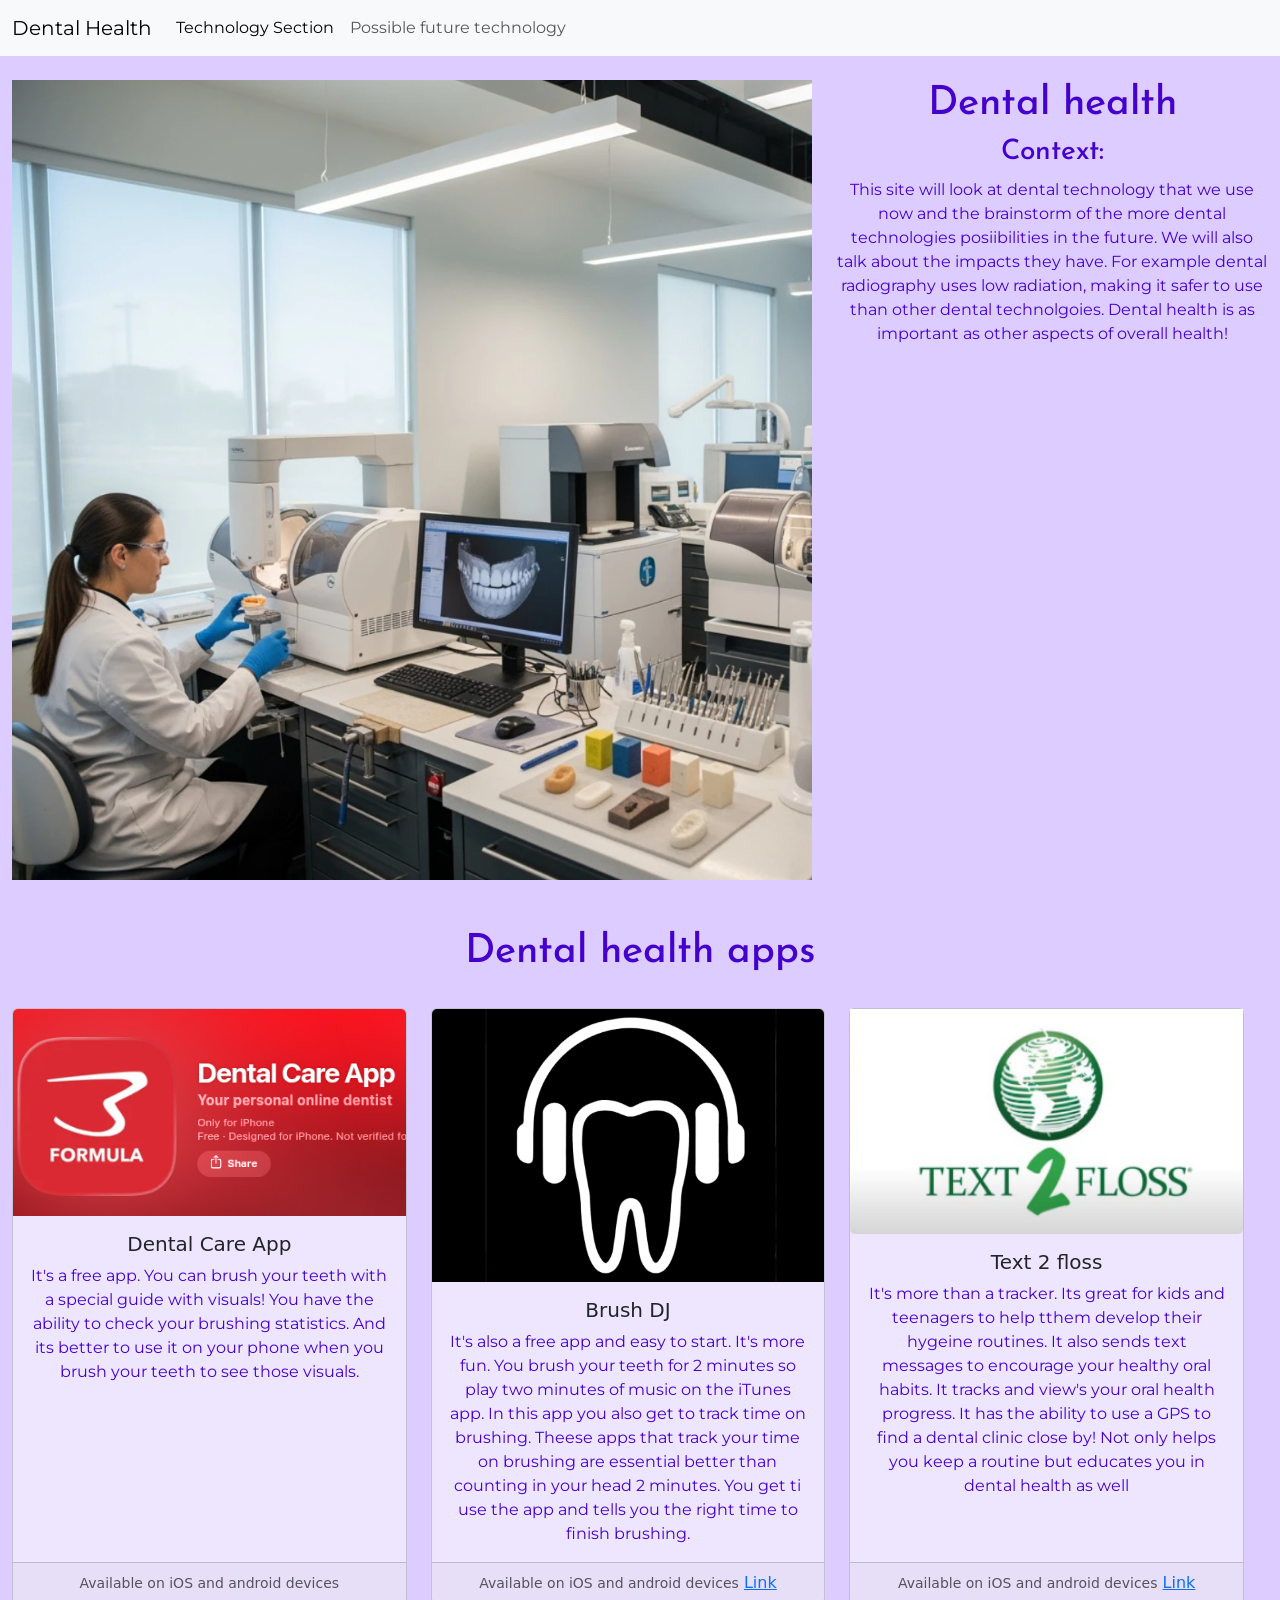
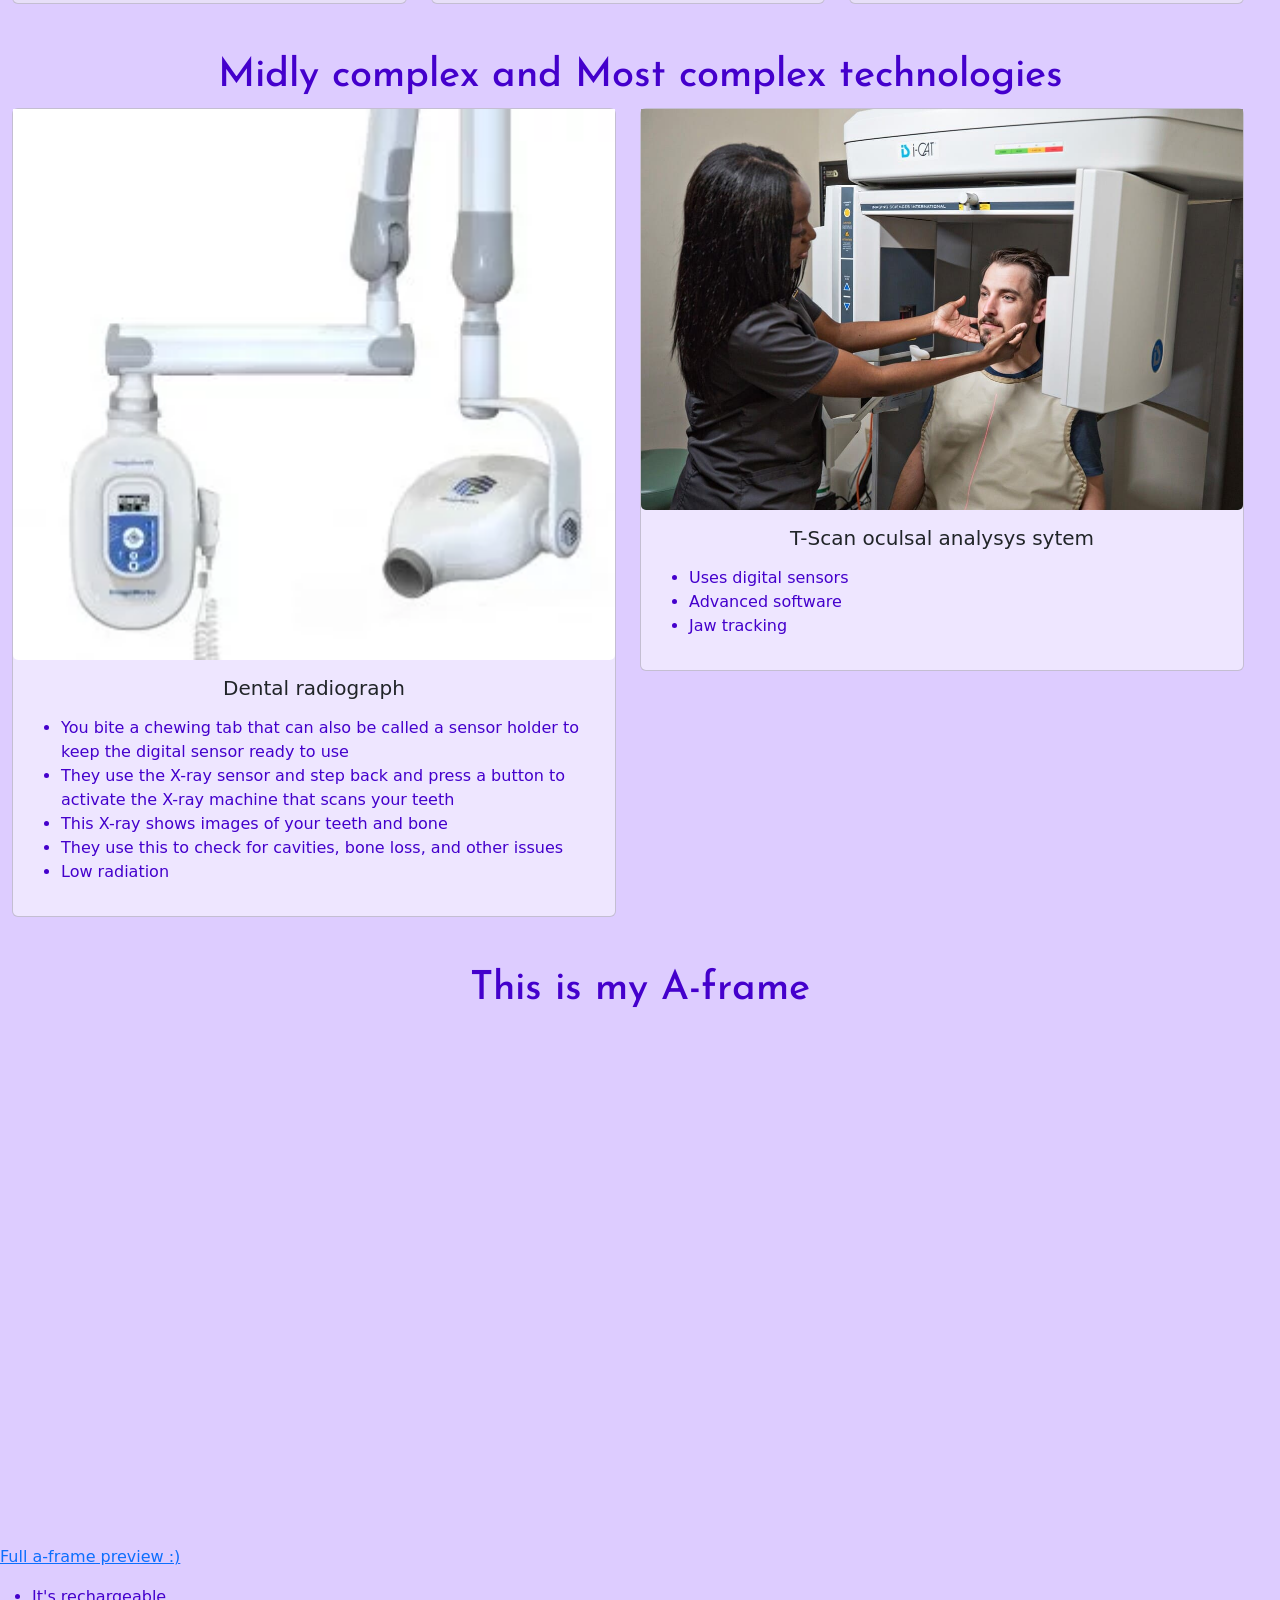
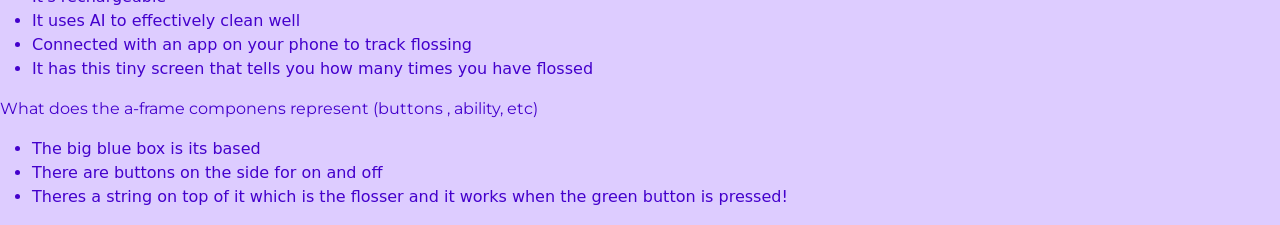
==== index.html @ 103ca779 "info" ====
<!DOCTYPE html>
<html>
    <head>
        <!-- Required meta tags -->
        <meta charset="utf-8">
        <meta name="viewport" content="width=device-width, initial-scale=1">

        <link href="https://fonts.googleapis.com/css2?family=Montserrat:ital,wght@0,100..900;1,100..900&display=swap" rel="stylesheet">
        <link href="https://cdn.jsdelivr.net/npm/bootstrap@5.3.0-alpha1/dist/css/bootstrap.min.css" rel="stylesheet" />
        <link href="style.css" rel="stylesheet" type="text/css" />
        <link href="https://fonts.googleapis.com/css2?family=Josefin+Sans:ital,wght@0,100..700;1,100..700&display=swap" rel="stylesheet">
        <style>

            /* CSS */

        </style>
        <title>Dental health</title>
    </head>
    <body>
        <!-- HTML -->
        <script src="https://cdn.jsdelivr.net/npm/bootstrap@5.3.0-alpha1/dist/js/bootstrap.bundle.min.js"></script>
        <!-- <script src="script.js"></script> -->
        <script>
            // JS





        </script>
        <nav class="navbar navbar-expand-lg bg-body-tertiary">
        <div class="container-fluid">
            <a class="navbar-brand font" href="#">Dental Health</a>
            <button class="navbar-toggler" type="button" data-bs-toggle="collapse" data-bs-target="#navbarNav" aria-controls="navbarNav" aria-expanded="false" aria-label="Toggle navigation">
            <span class="navbar-toggler-icon"></span>
            </button>
            <div class="collapse navbar-collapse" id="navbarNav">
            <ul class="navbar-nav font">
                <li class="nav-item">
                <a class="nav-link active font" aria-current="page" href="#tech">Technology Section</a>
                </li>
                <li class="nav-item">
                <a class="nav-link font" href="#future">Possible future technology</a>
                </li>
            </ul>
            </div>
        </div>
        </nav>

        <br>

        <div class="container-fluid text-center">
        <div class="row">
            <div class="col">
            <img class="dental12" src="dental2.png" class="img-fluid" alt="...">
            </div>
            <div class="col">
            <h1>Dental health</h1>
            <h3>Context:</h3>
            <p>This site will look at dental technology that we use now and the brainstorm of the more dental technologies posiibilities in the future. We will also talk about the impacts they have. For example dental radiography uses low radiation, making it safer to use than other dental technolgoies. Dental health is as important as other aspects of overall health! </p>
            </div>
        </div>
        </div>
        <br>
        <br>
        <h1 class="middle" id="tech"> Dental health apps</h1>

        <br>
        <div class="container-fluid text-center row row-cols-1 row-cols-md-3 g-4">
        <div class="col">
            <div class="card h-100 w-150">
            <img src="dentalcareapp.png"4 class="card-img-top" alt="...">
            <div class="card-body">
                <h5 class="card-title">Dental Care App</h5>
                <p class="card-text">It's a free app. You can brush your teeth with a special guide with visuals! You have the ability to check your brushing statistics. And its better to use it on your phone when you brush your teeth to see those visuals.</p>
            </div>
            <div class="card-footer">
                <small class="text-body-secondary">Available on iOS and android devices</small>
            </div>
            </div>
        </div>
        <div class="col">
            <div class="card h-100 w-150">
            <img src="brushdj.png" class="card-img-top" alt="...">
            <div class="card-body">
                <h5 class="card-title">Brush DJ</h5>
                <p class="card-text">It's also a free app and easy to start. It's more fun. You brush your teeth for 2 minutes so play two minutes of music on the iTunes app. In this app you also get to track time on brushing. Theese apps that track your time on brushing are essential better than counting in your head 2 minutes. You get ti use the app and tells you the right time to finish brushing.</p>
            </div>
            <div class="card-footer">
                <small class="text-body-secondary">Available on iOS and android devices</small>
                <a href="https://www.brushdj.com" class="card-link">Link</a>
            </div>
            </div>
        </div>
        <div class="col">
            <div class="card h-100 w-150">
            <img src="text2floss.png" class="card-img-bottom" alt="...">
            <div class="card-body">
                <h5 class="card-title">Text 2 floss</h5>
                <p class="card-text">It's more than a tracker. Its great for kids and teenagers to help tthem develop their hygeine routines. It also sends text messages to encourage your healthy oral habits. It tracks and view's your oral health progress. It has the ability to use a GPS to find a dental clinic close by! Not only helps you keep a routine but educates you in dental health as well</p>
            </div>
            <div class="card-footer">
                <small class="text-body-secondary">Available on iOS and android devices</small>
                <a href="https://texttofloss.com" class="card-link">Link</a>
            </div>
            </div>
        </div>
        </div>
        <br>
        <br>
        <h1 class="middle"> Midly complex and Most complex technologies</h1>
        <div class="container-fluid row row-cols-1 row-cols-md-2 g-4">
        <div class="col">
            <div class="card">
            <img src="../prep/X-ray.webp" class="card-img-bottom mild" alt="...">
            <div class="card-body">
                <h5 class="card-title middle">Dental radiograph</h5>
                <p class="card-text">
        <ul>
        <li>You bite a chewing tab that can also be called a sensor holder to keep the digital sensor ready to use </li>
        <li> They use the X-ray sensor and step back and press a button to activate the X-ray machine that scans your teeth </li>
        <li>This X-ray shows images of your teeth and bone </li>
        <li>They use this to check for cavities, bone loss, and other issues </li>
        <li>Low radiation </li>
        </ul>
                </p>
            </div>
            </div>
        </div>
        <div class="col">
            <div class="card">
        <img src="../prep/cbct.jpg" class="card-img-bottom" alt="...">
            <div class="card-body">
                <h5 class="card-title middle">T-Scan oculsal analysys sytem</h5>
                <p class="card-text">
                <ul>
          <li> Uses digital sensors</li>
          <li> Advanced software</li>
          <li> Jaw tracking </li>
          </ul>
                </p>
            </div>
            </div>
        </div>
        </div>

      <br>
      <br>
      <h1 id="future" class="middle">This is my A-frame</h1>
      <iframe src="../tool/aframe-tinkering-1.html" class= "frame"></iframe>
      <br>
      <a href="../tool/aframe-tinkering-1.html"class="middle">Full a-frame preview :)</a>
      <p class="middle">
       <p>
        <ul>
            <li> It's rechargeable </li>
            <li> It uses AI to effectively clean well </li>
            <li> Connected with an app on your phone to track flossing</li>
            <li>It has this tiny screen that tells you how many times you have flossed</li>
        </ul>
      </p>
      <p>
        What does the a-frame componens represent (buttons , ability, etc)
        <ul>
            <li>The big blue box is its based</li>
            <li>There are buttons on the side for on and off</li>
            <li>Theres a string on top of it which is the flosser and it works when the green button is pressed!</li>
        </ul>
      </p>
    </body>
</html>
---- style.css ----
.frame{
    display: block;
    margin: auto;
    width: 750px;
    height: 500px;

}

   .dental12{
    height:800px;
    width: 800px

   }

   .middle {
    text-align: center;
   }

   .left {
    text-align: right;

   }

   body {
  background-color: #ddccff;
}



   h1{
    font-family: "Josefin Sans", sans-serif;
    color: #4400cc
   }

   h3{
    font-family: "Josefin Sans", sans-serif;
    color: #4400cc
   }

   .card {
    background-color: #eee6ff;
   }

   p {
    font-family: "Montserrat", sans-serif;
    color: #4400cc

   }

   .font {
     font-family: "Montserrat", sans-serif;

   }

   ul {
    color: #4400cc
   }

   li {
    color: #4400cc
   }

   h5 {
    color: #4400cc
   }
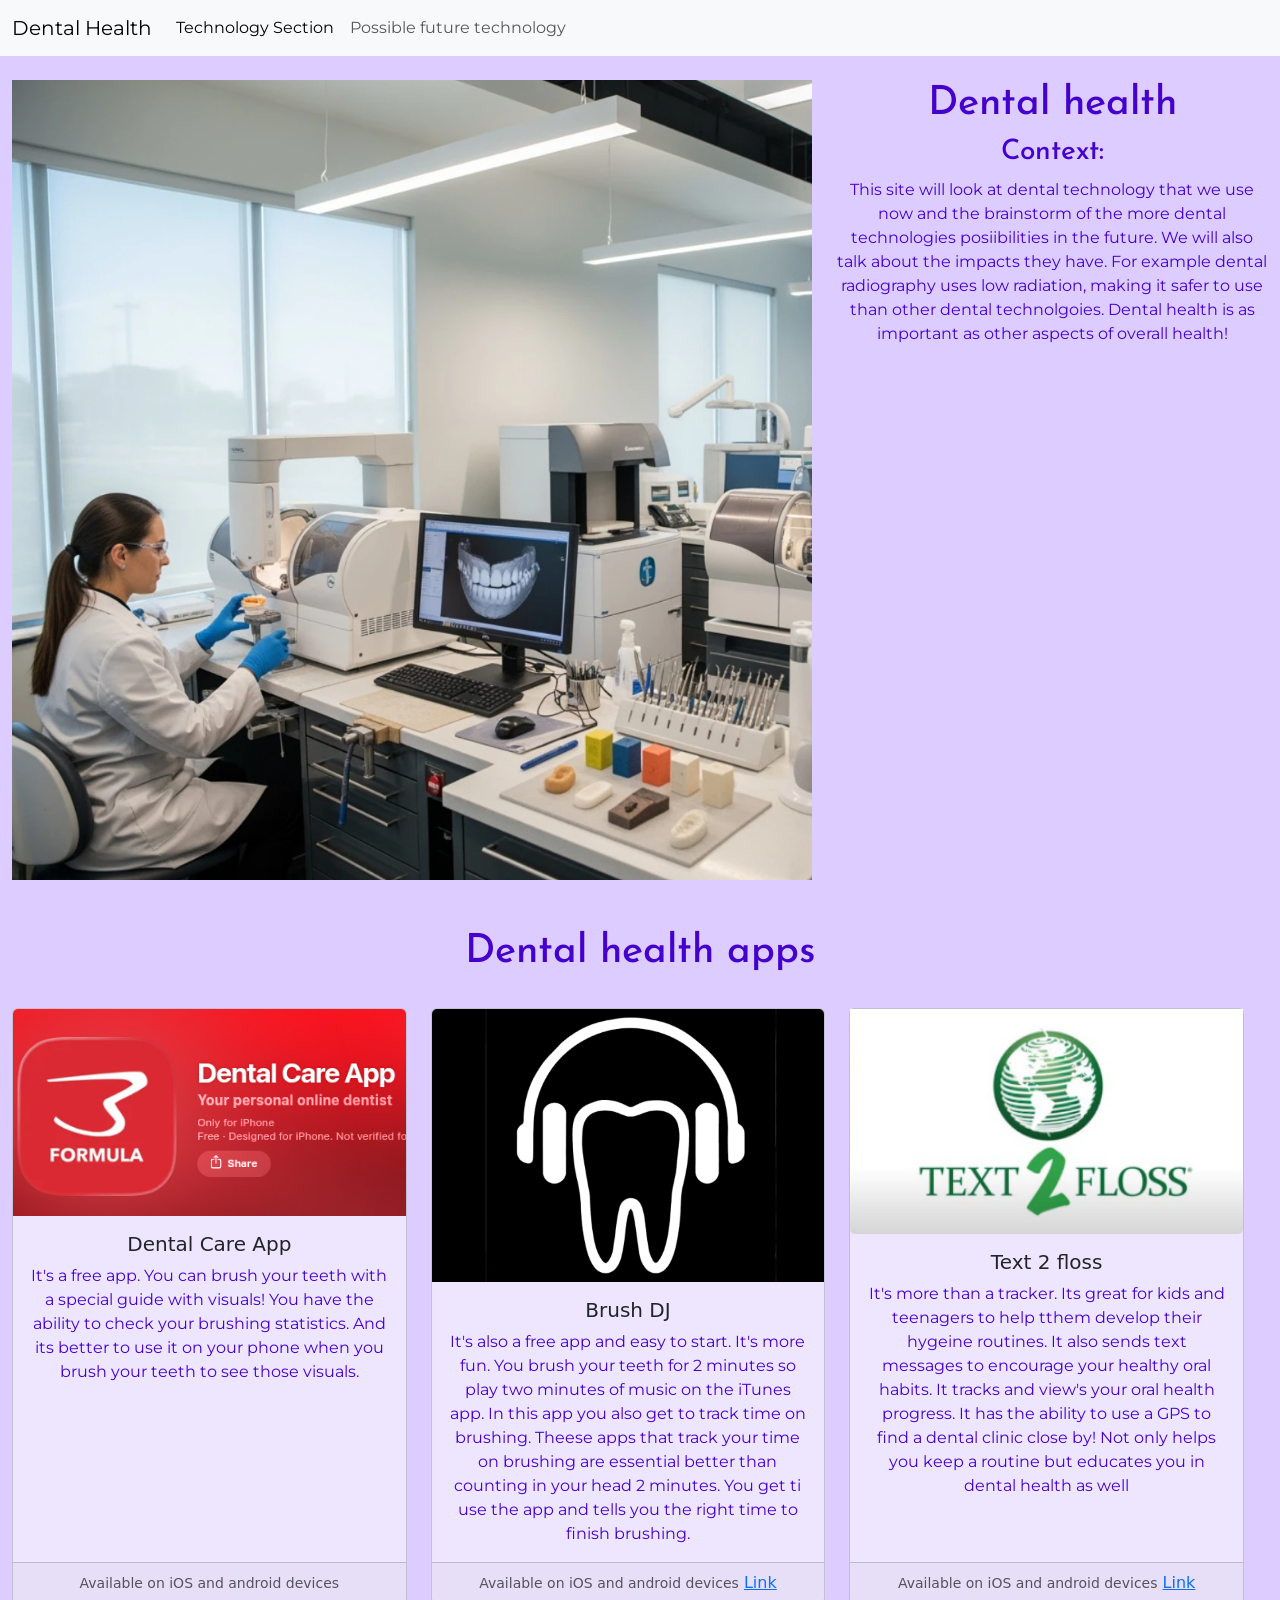
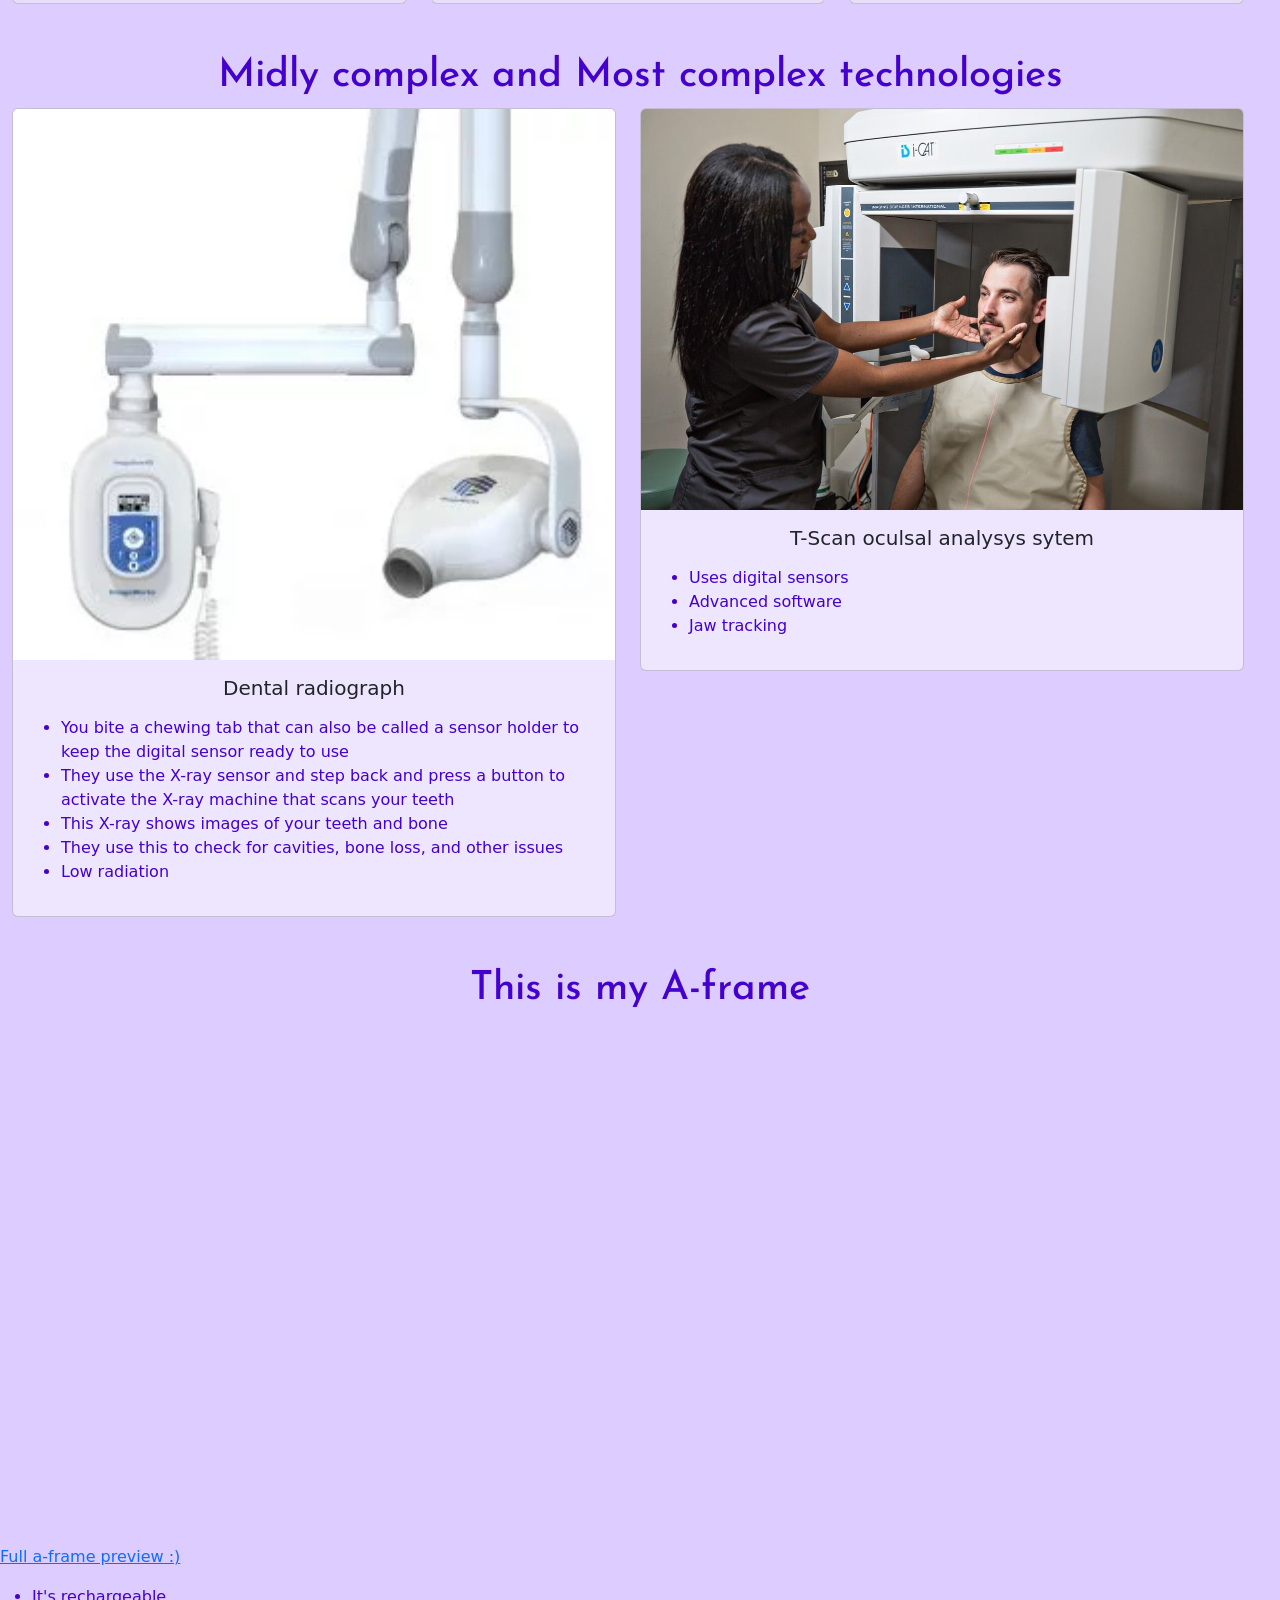
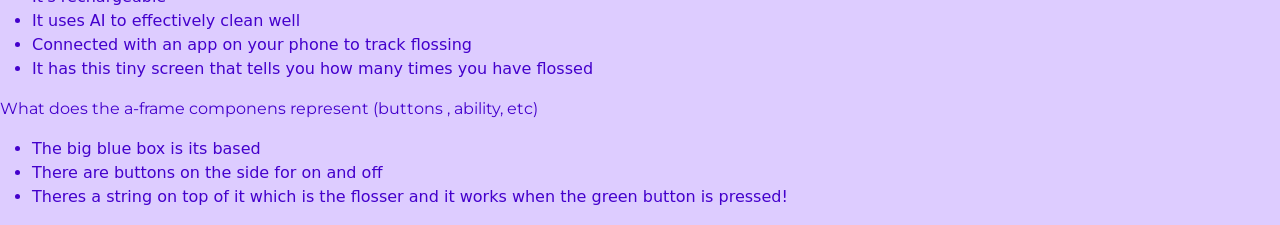
==== commit f6b26895: "fix imaging" ====
--- a/index.html
+++ b/index.html
@@ -112,7 +112,7 @@
         <div class="container-fluid row row-cols-1 row-cols-md-2 g-4">
         <div class="col">
             <div class="card">
-            <img src="../prep/X-ray.webp" class="card-img-bottom mild" alt="...">
+            <img src="../prep/X-ray.webp" class="card-img-top" alt="...">
             <div class="card-body">
                 <h5 class="card-title middle">Dental radiograph</h5>
                 <p class="card-text">
@@ -129,7 +129,7 @@
         </div>
         <div class="col">
             <div class="card">
-        <img src="../prep/cbct.jpg" class="card-img-bottom" alt="...">
+        <img src="../prep/cbct.jpg" class="card-img-top" alt="...">
             <div class="card-body">
                 <h5 class="card-title middle">T-Scan oculsal analysys sytem</h5>
                 <p class="card-text">
@@ -147,9 +147,9 @@
       <br>
       <br>
       <h1 id="future" class="middle">This is my A-frame</h1>
-      <iframe src="../tool/aframe-tinkering-1.html" class= "frame"></iframe>
+      <iframe src="tool/aframe-tinkering-1.html" class= "frame"></iframe>
       <br>
-      <a href="../tool/aframe-tinkering-1.html"class="middle">Full a-frame preview :)</a>
+      <a href="tool/aframe-tinkering-1.html"class="middle">Full a-frame preview :)</a>
       <p class="middle">
        <p>
         <ul>
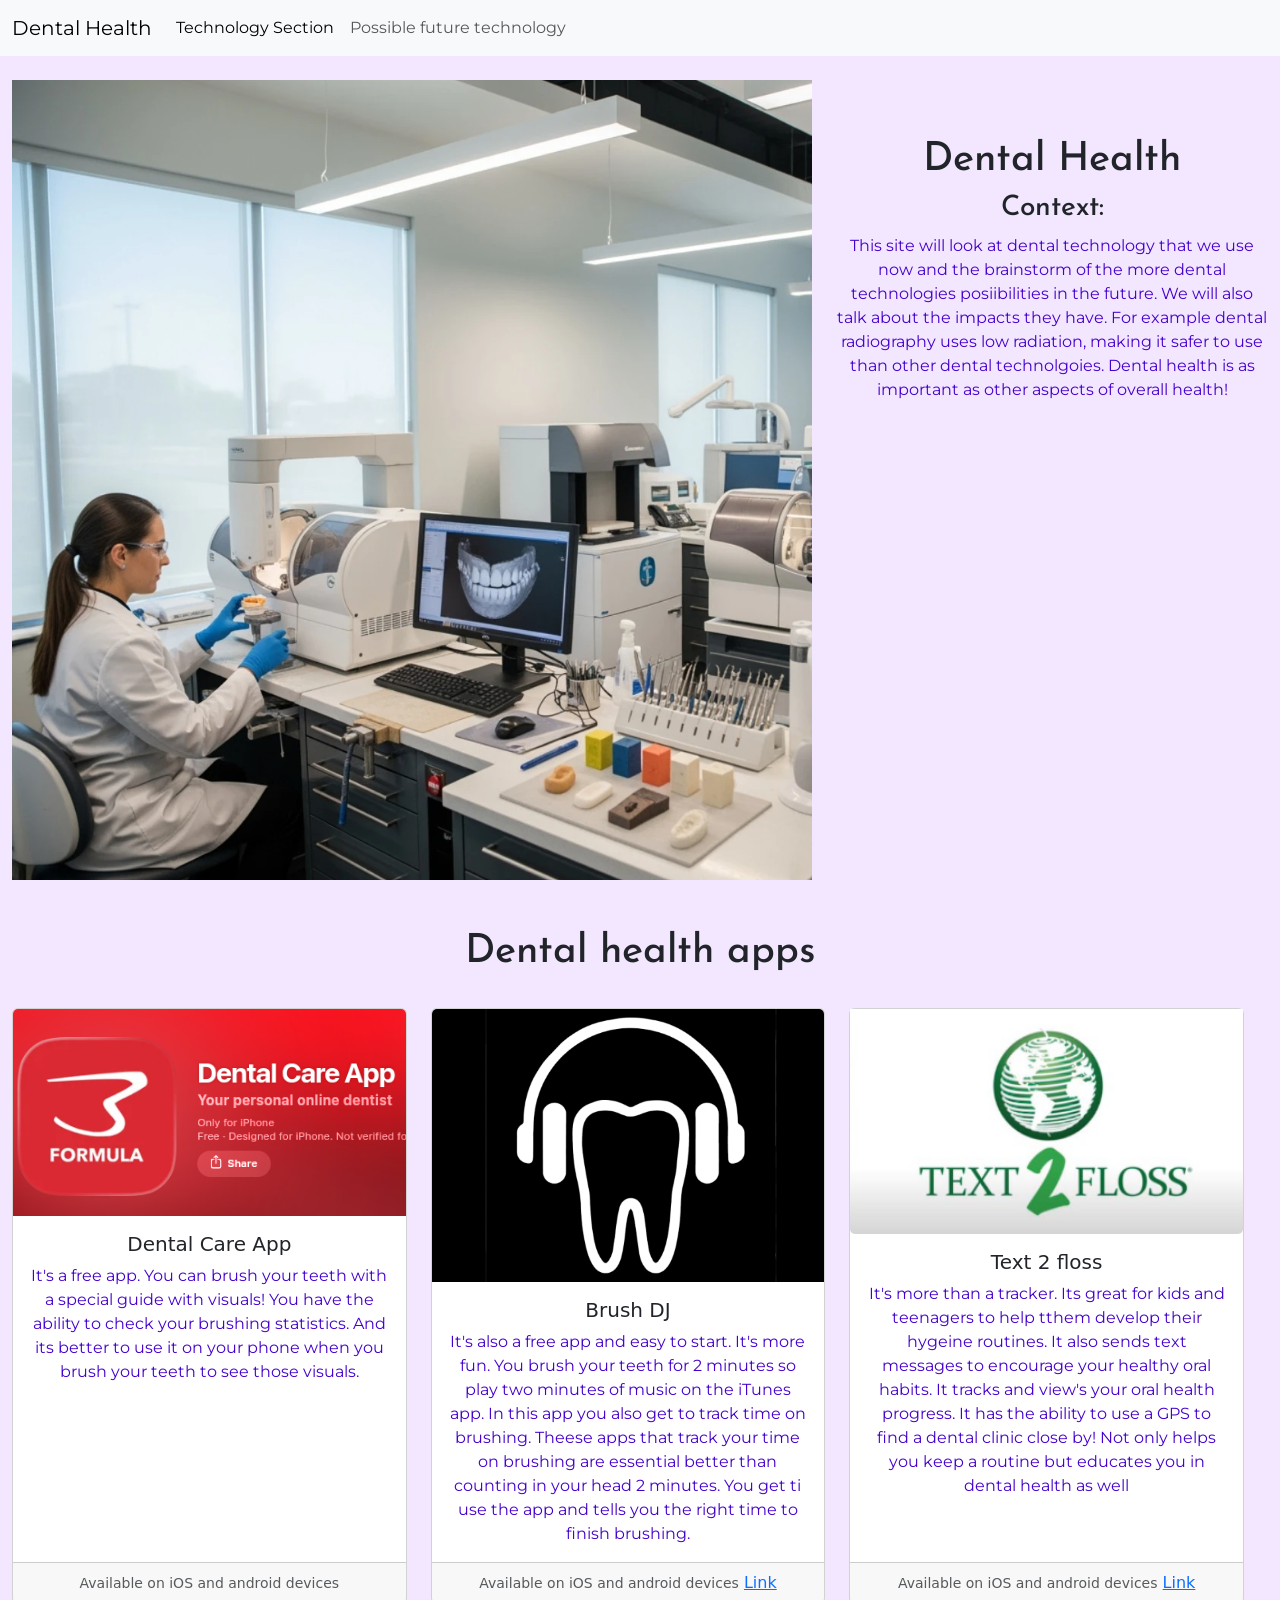
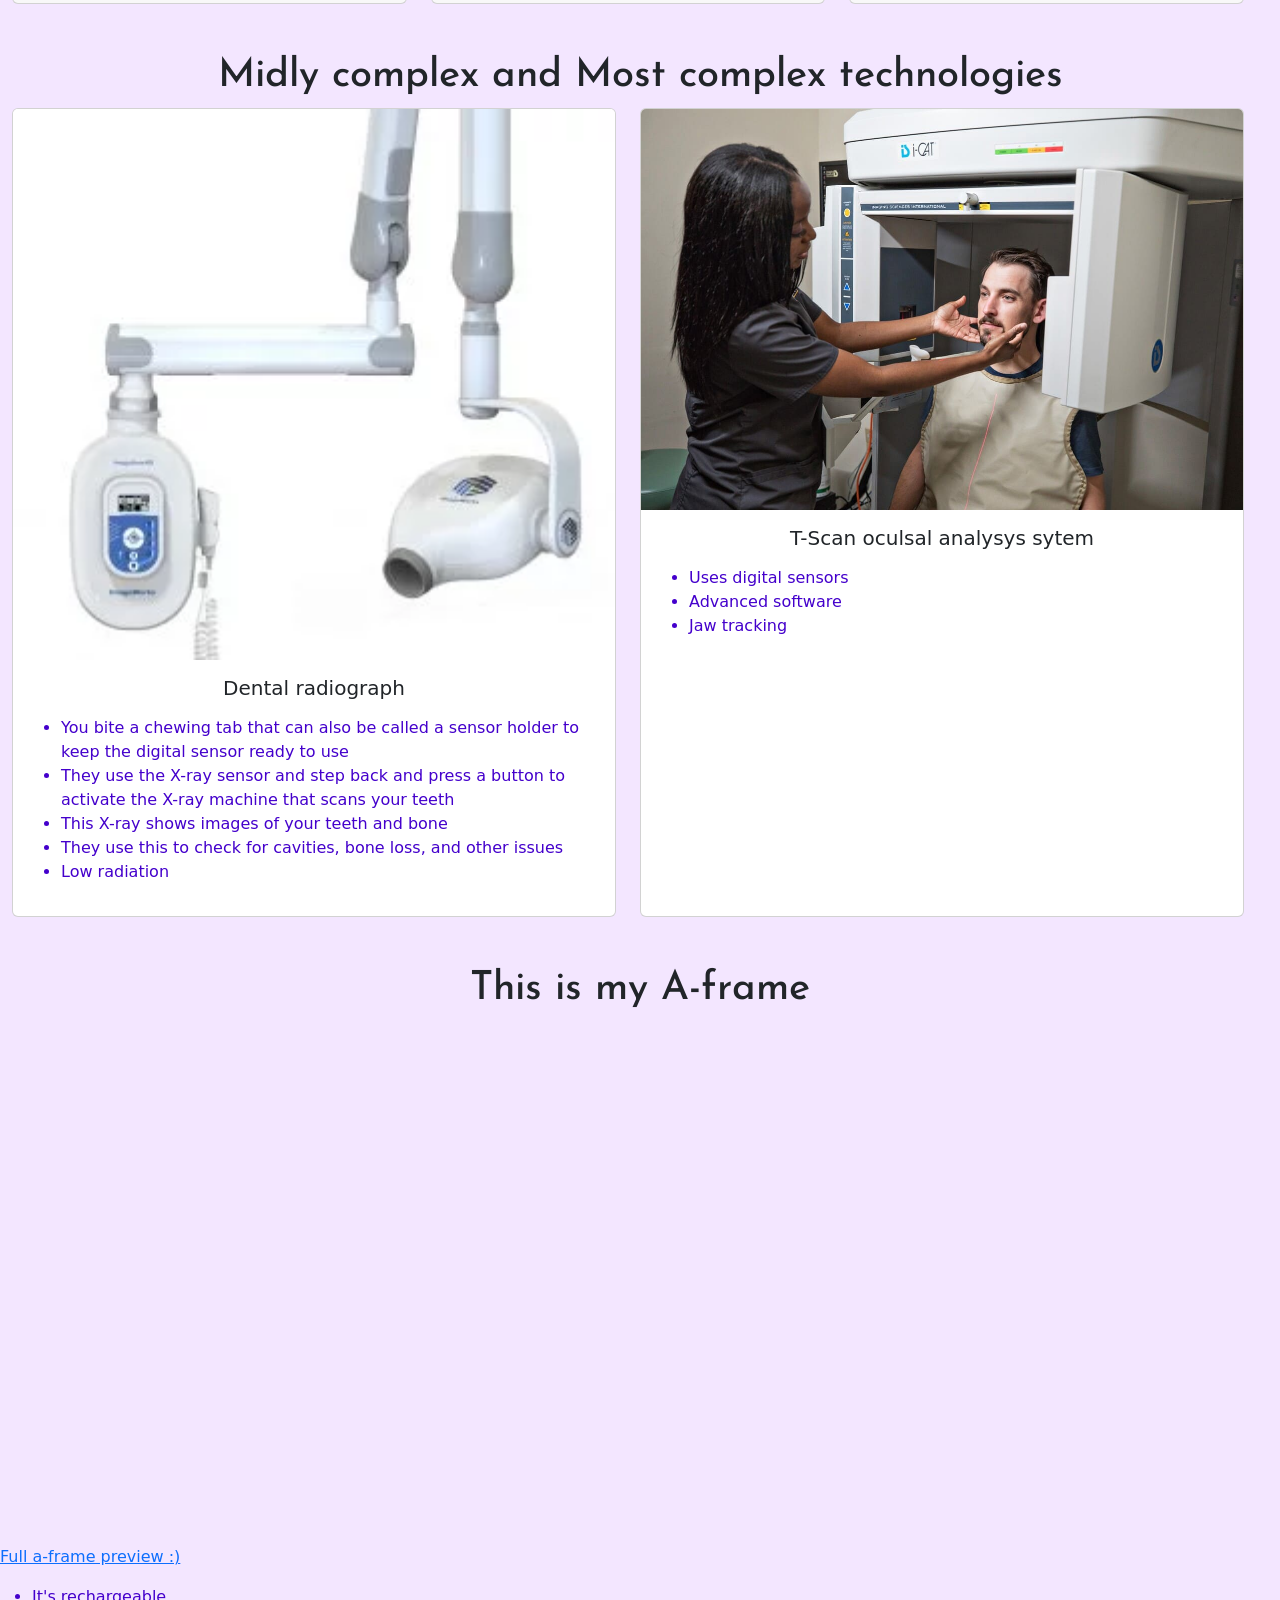
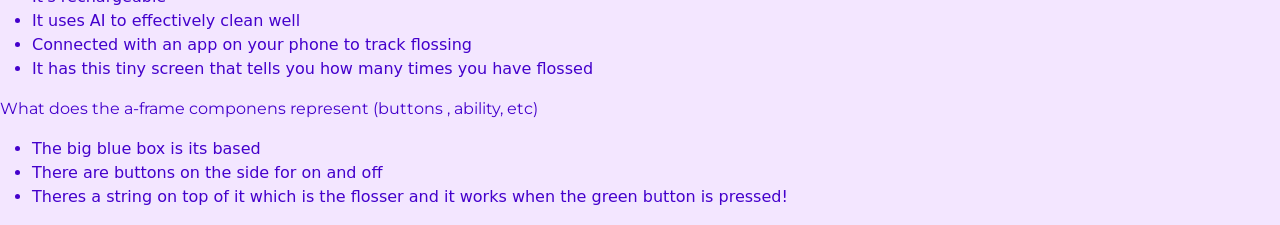
==== commit d2290c02: "final prod - fixed a -frame + card" ====
--- a/index.html
+++ b/index.html
@@ -49,13 +49,15 @@
 
         <br>
 
+
         <div class="container-fluid text-center">
-        <div class="row">
+        <div class="row row-lg-6 row-sm-12">
             <div class="col">
             <img class="dental12" src="dental2.png" class="img-fluid" alt="...">
             </div>
             <div class="col">
-            <h1>Dental health</h1>
+            <h1>‎ </h1>
+            <h1>Dental Health</h1>
             <h3>Context:</h3>
             <p>This site will look at dental technology that we use now and the brainstorm of the more dental technologies posiibilities in the future. We will also talk about the impacts they have. For example dental radiography uses low radiation, making it safer to use than other dental technolgoies. Dental health is as important as other aspects of overall health! </p>
             </div>
@@ -112,7 +114,7 @@
         <div class="container-fluid row row-cols-1 row-cols-md-2 g-4">
         <div class="col">
             <div class="card">
-            <img src="../prep/X-ray.webp" class="card-img-top" alt="...">
+            <img src="prep/X-ray.webp" class="card-img-top" alt="...">
             <div class="card-body">
                 <h5 class="card-title middle">Dental radiograph</h5>
                 <p class="card-text">
@@ -129,7 +131,7 @@
         </div>
         <div class="col">
             <div class="card">
-        <img src="../prep/cbct.jpg" class="card-img-top" alt="...">
+        <img src="prep/cbct.jpg" class="card-img-top" alt="...">
             <div class="card-body">
                 <h5 class="card-title middle">T-Scan oculsal analysys sytem</h5>
                 <p class="card-text">
@@ -150,7 +152,7 @@
       <iframe src="tool/aframe-tinkering-1.html" class= "frame"></iframe>
       <br>
       <a href="tool/aframe-tinkering-1.html"class="middle">Full a-frame preview :)</a>
-      <p class="middle">
+      <div>
        <p>
         <ul>
             <li> It's rechargeable </li>
@@ -166,7 +168,8 @@
             <li>There are buttons on the side for on and off</li>
             <li>Theres a string on top of it which is the flosser and it works when the green button is pressed!</li>
         </ul>
-      </p>
+       </p>
+     </div>
     </body>
 </html>
 
--- a/style.css
+++ b/style.css
@@ -22,23 +22,24 @@
    }
 
    body {
-  background-color: #ddccff;
+  background-color: #f3e6ff;
 }
 
 
 
    h1{
     font-family: "Josefin Sans", sans-serif;
-    color: #4400cc
+
    }
 
    h3{
     font-family: "Josefin Sans", sans-serif;
-    color: #4400cc
+
    }
 
    .card {
-    background-color: #eee6ff;
+    width: 102;
+    height: 100%;
    }
 
    p {
